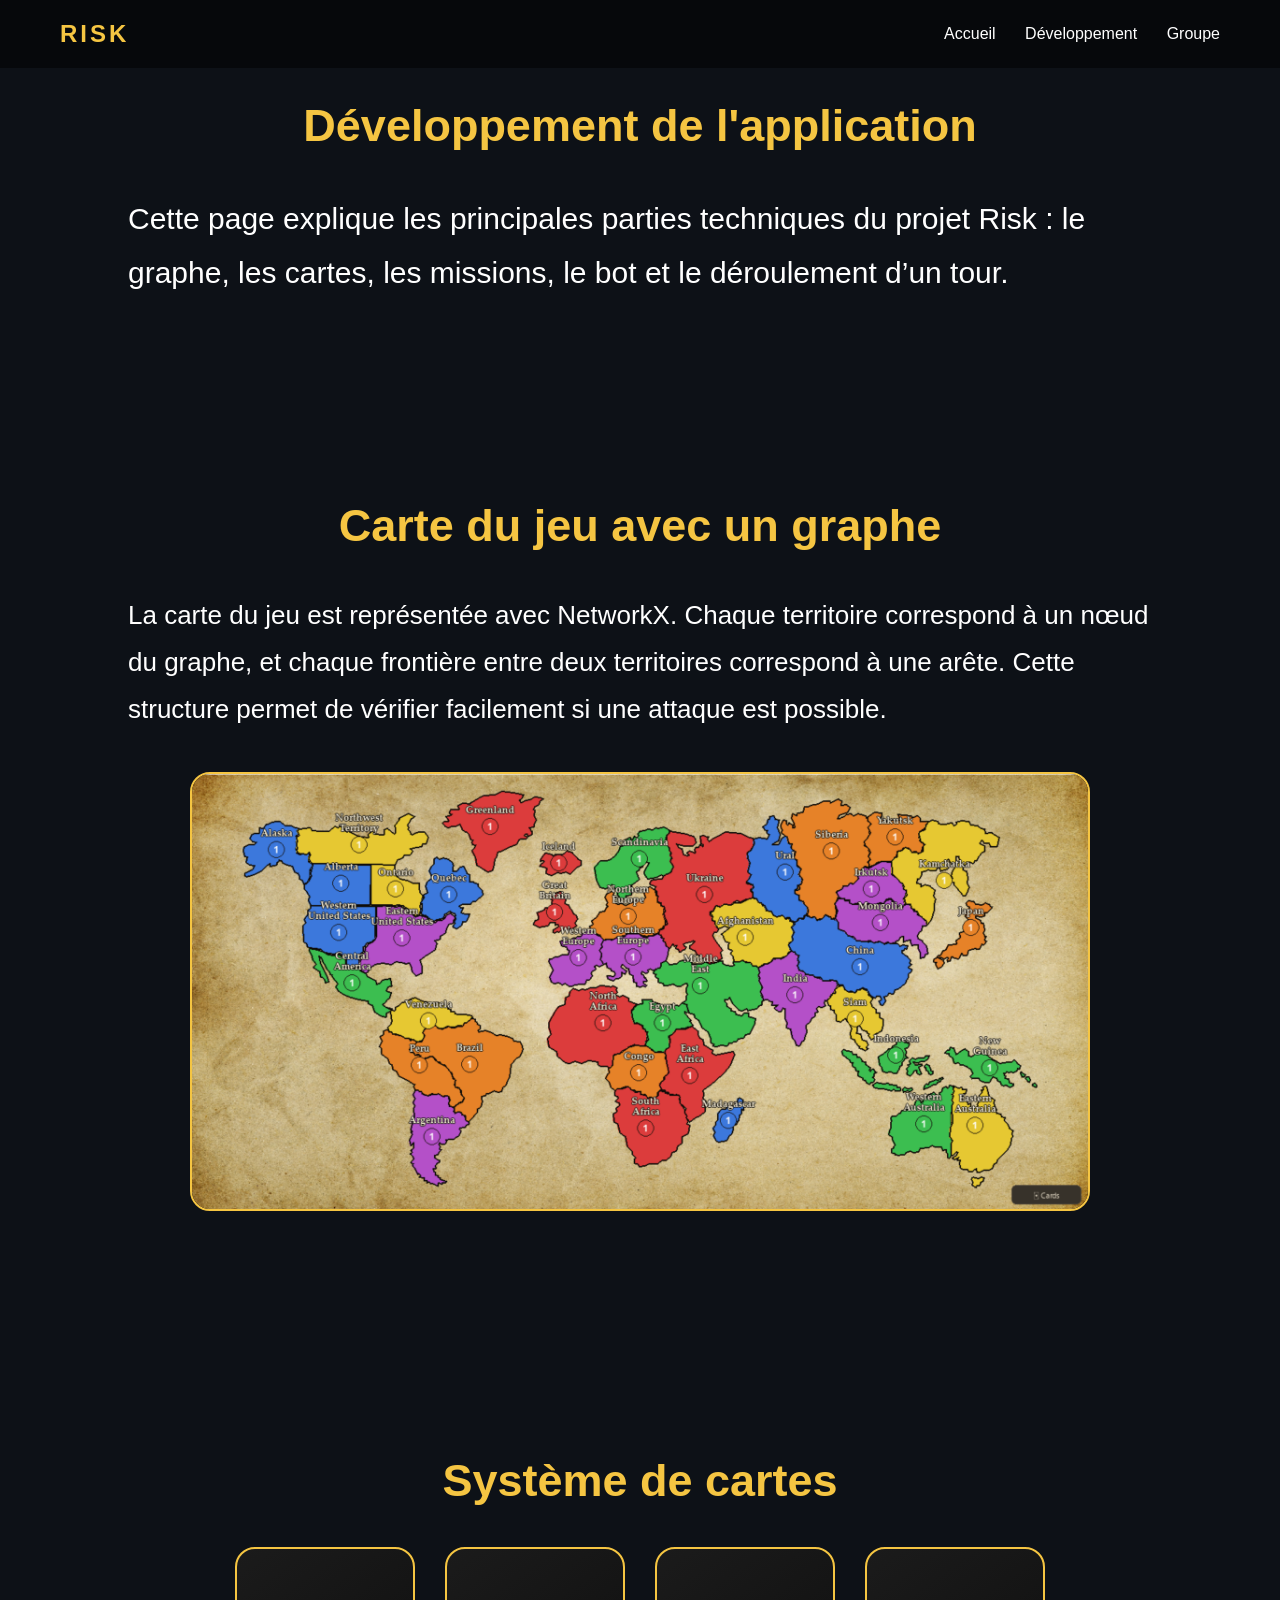
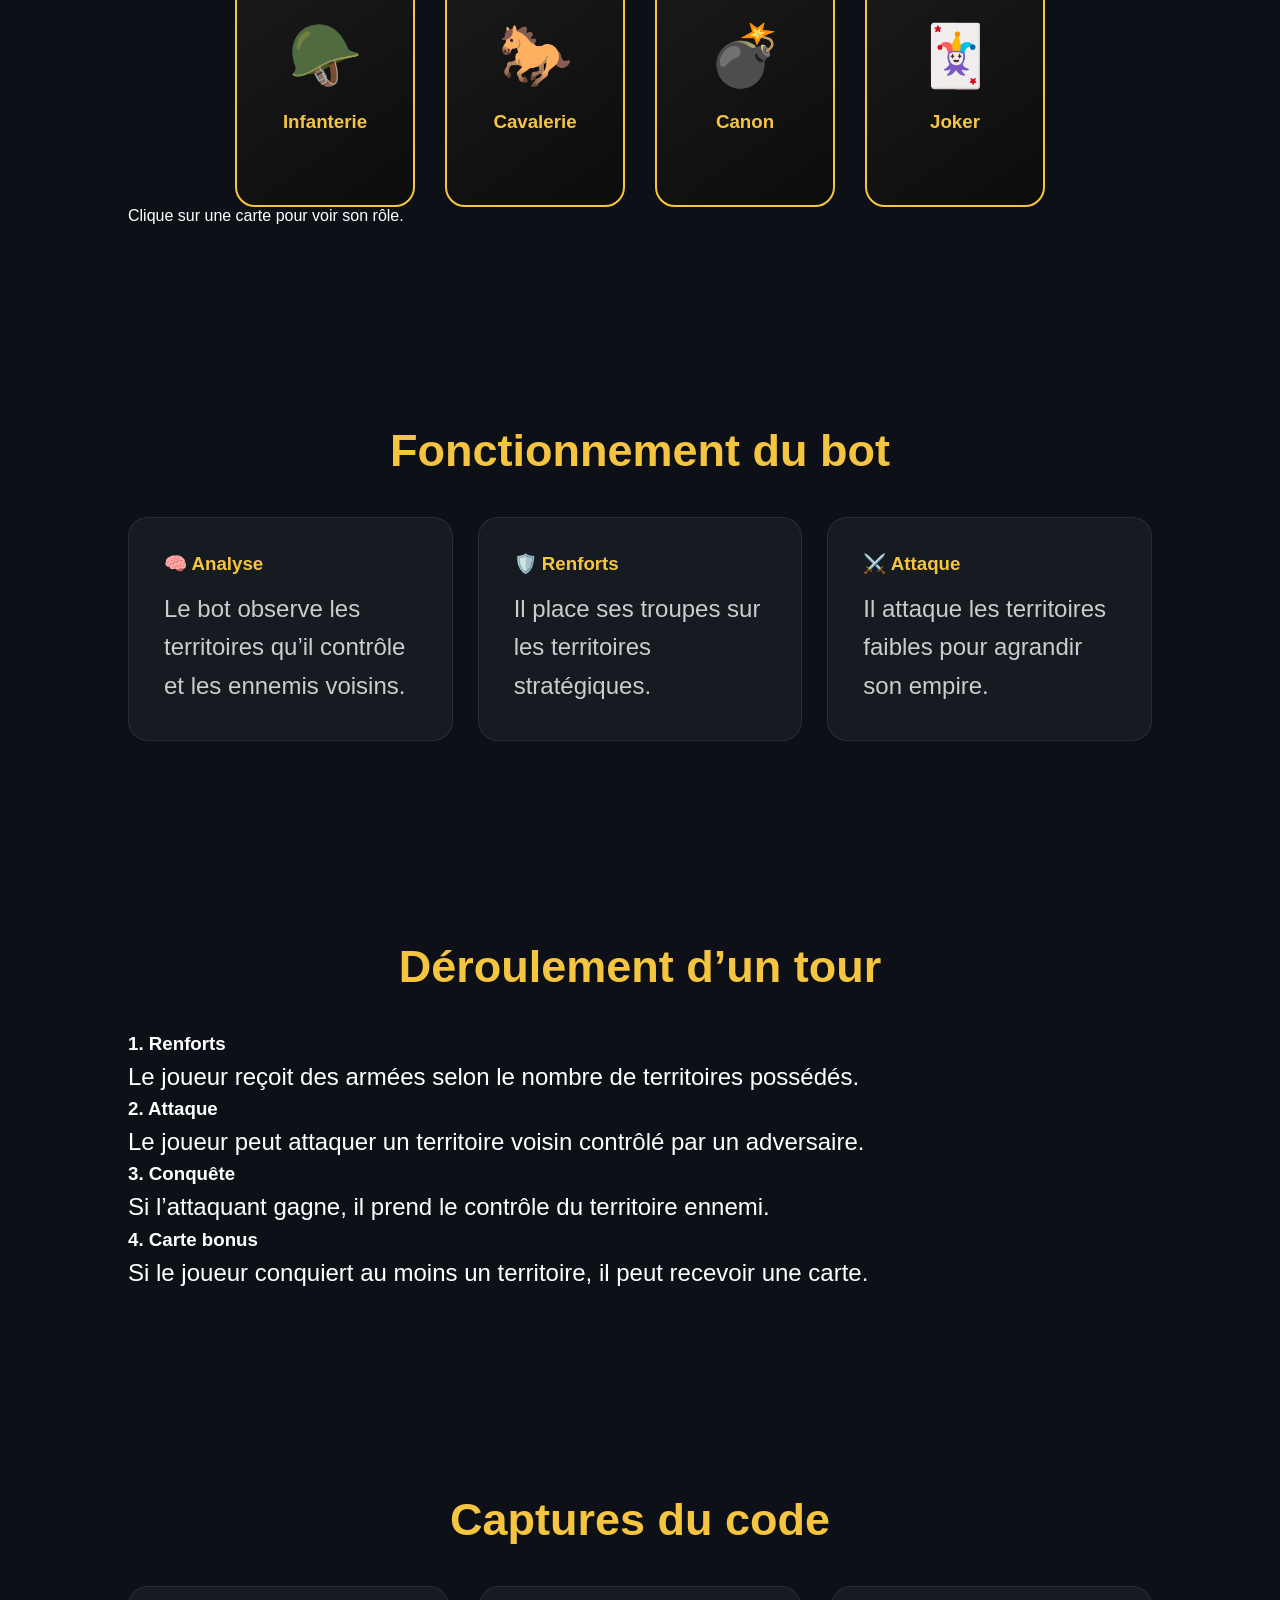
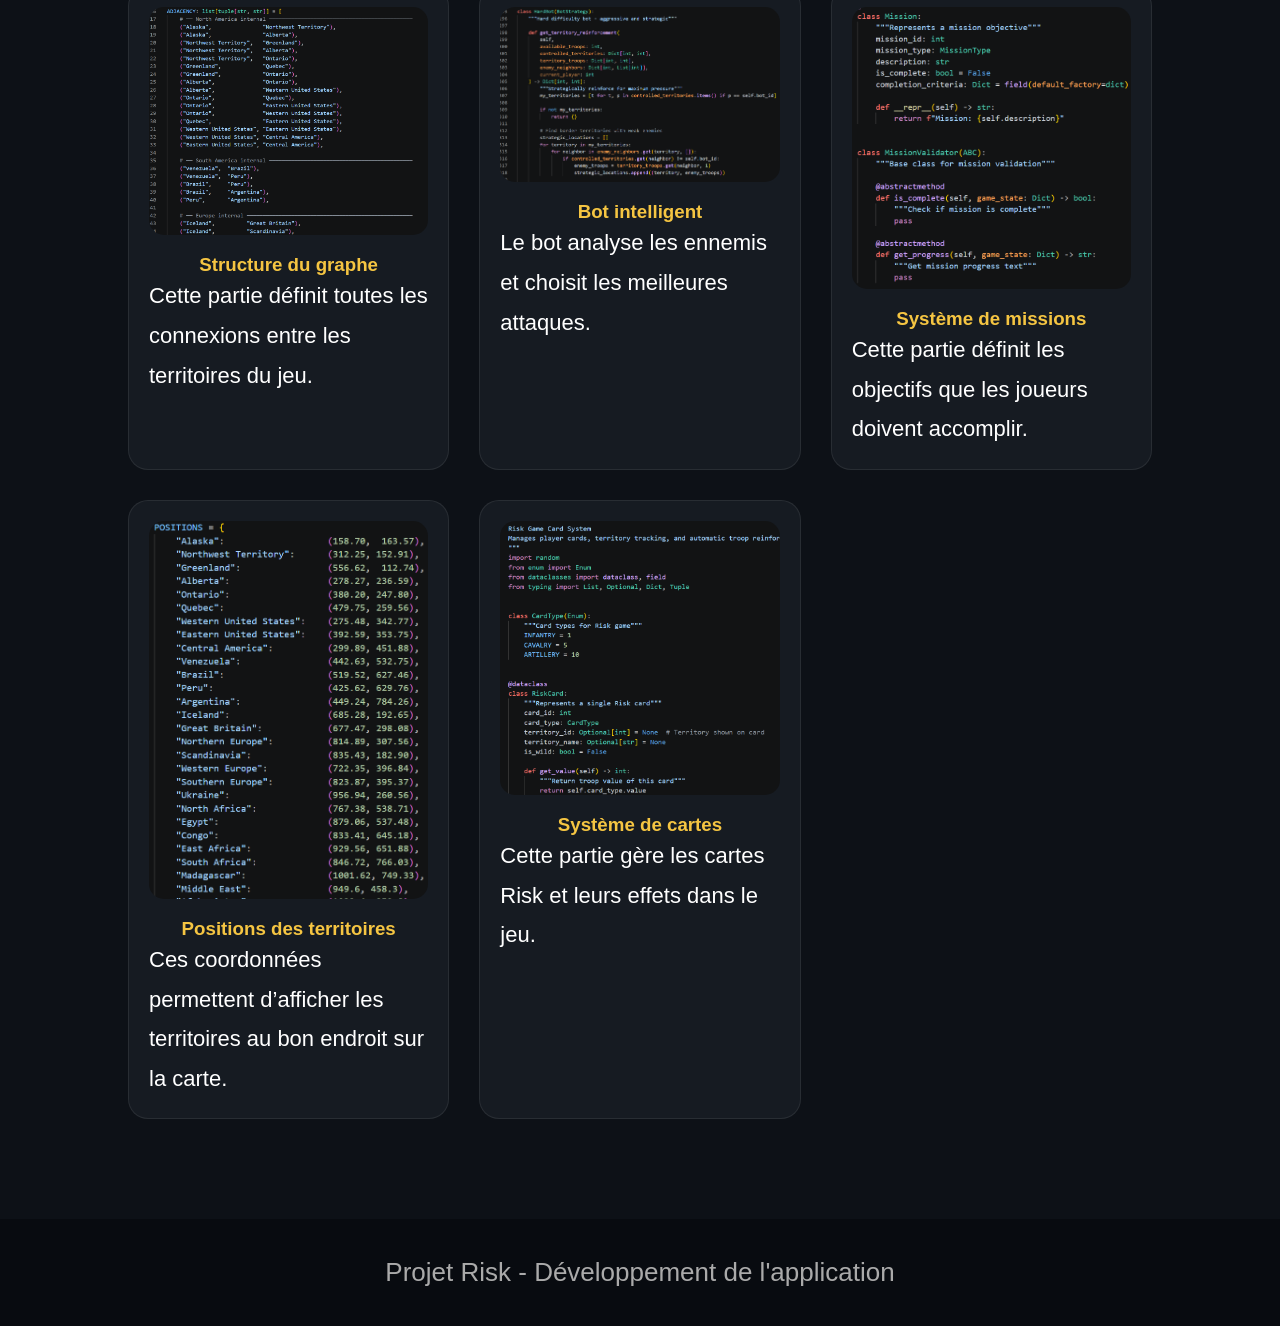
==== developpement.html @ c63d29d1 "Add files via upload" ====
<!DOCTYPE html>
<html lang="fr">
<head>
    <meta charset="UTF-8">
    <title>Risk Project - Développement</title>
    <link rel="stylesheet" href="style.css">
</head>
<body>

<nav>
    <h1>RISK</h1>
    <div class="links">
        <a href="index.html">Accueil</a>
        <a href="developpement.html">Développement</a>
        <a href="groupe.html">Groupe</a>
    </div>
</nav>

<section class="page-title">
    <h2>Développement de l'application</h2>
    <p>
        Cette page explique les principales parties techniques du projet Risk :
        le graphe, les cartes, les missions, le bot et le déroulement d’un tour.
    </p>
</section>

<section>
    <h2>Carte du jeu avec un graphe</h2>
    <p class="big-text">
        La carte du jeu est représentée avec NetworkX. Chaque territoire correspond
        à un nœud du graphe, et chaque frontière entre deux territoires correspond
        à une arête. Cette structure permet de vérifier facilement si une attaque est possible.
    </p>

    <div class="image-box">
        <img src="risk_map.png.png " alt="Positions des territoires">
    </div>
</section>

<section>
    <h2>Système de cartes</h2>

    <div class="cards-container">
        <div class="risk-card" onclick="showCard('infanterie')">
            <span>🪖</span>
            <h3>Infanterie</h3>
        </div>

        <div class="risk-card" onclick="showCard('cavalerie')">
            <span>🐎</span>
            <h3>Cavalerie</h3>
        </div>

        <div class="risk-card" onclick="showCard('canon')">
            <span>💣</span>
            <h3>Canon</h3>
        </div>

        <div class="risk-card" onclick="showCard('joker')">
            <span>🃏</span>
            <h3>Joker</h3>
        </div>
    </div>

    <div id="card-info" class="info-box">
        Clique sur une carte pour voir son rôle.
    </div>

</section>

<section>
    <h2>Fonctionnement du bot</h2>

    <div class="container">
        <div class="card">
            <h3>🧠 Analyse</h3>
            <p>Le bot observe les territoires qu’il contrôle et les ennemis voisins.</p>
        </div>

        <div class="card">
            <h3>🛡️ Renforts</h3>
            <p>Il place ses troupes sur les territoires stratégiques.</p>
        </div>

        <div class="card">
            <h3>⚔️ Attaque</h3>
            <p>Il attaque les territoires faibles pour agrandir son empire.</p>
        </div>
    </div>
</section>

<section>
    <h2>Déroulement d’un tour</h2>

    <div class="timeline">
        <div>
            <h3>1. Renforts</h3>
            <p>Le joueur reçoit des armées selon le nombre de territoires possédés.</p>
        </div>

        <div>
            <h3>2. Attaque</h3>
            <p>Le joueur peut attaquer un territoire voisin contrôlé par un adversaire.</p>
        </div>

        <div>
            <h3>3. Conquête</h3>
            <p>Si l’attaquant gagne, il prend le contrôle du territoire ennemi.</p>
        </div>

        <div>
            <h3>4. Carte bonus</h3>
            <p>Si le joueur conquiert au moins un territoire, il peut recevoir une carte.</p>
        </div>
    </div>
</section>

<section>
    <h2>Captures du code</h2>

    <div class="code-gallery">
        <div class="code-box">
    <img src="adjacency.png.png" alt="Structure du graphe">

    <h3>Structure du graphe</h3>

    <p>
        Cette partie définit toutes les connexions entre les territoires du jeu.
    </p>
</div>

<div class="code-box">
    <img src="hardbot.png.png" alt="Bot intelligent">

    <h3>Bot intelligent</h3>

    <p>
        Le bot analyse les ennemis et choisit les meilleures attaques.
    </p>
</div>
        <div class="code-box">
            <img src="mission.png.png" alt="Code missions">
            <h3>Système de missions</h3>
            <p>Cette partie définit les objectifs que les joueurs doivent accomplir.</p>
        </div>

        <div class="code-box">
            <img src="positions.png.png" alt="Code positions">
            <h3>Positions des territoires</h3>
            <p>Ces coordonnées permettent d’afficher les territoires au bon endroit sur la carte.</p>
        </div>

        <div class="code-box">
            <img src="cardsystem.png.png" alt="Code cartes">
            <h3>Système de cartes</h3>
            <p>Cette partie gère les cartes Risk et leurs effets dans le jeu.</p>
        </div>
    </div>
</section>

<footer>
    <p>Projet Risk - Développement de l'application</p>
</footer>

<script src="script.js"></script>
</body>
</html>
---- style.css ----
*{
    margin:0;
    padding:0;
    box-sizing:border-box;
    font-family:Arial, Helvetica, sans-serif;
}

body{
    background:#0d1117;
    color:white;
}

/* NAVBAR */

nav{
    position:fixed;
    width:100%;
    top:0;
    display:flex;
    justify-content:space-between;
    align-items:center;
    padding:20px 60px;
    background:rgba(0,0,0,0.5);
    backdrop-filter:blur(10px);
    z-index:100;
}

nav h1{
    color:#f5c542;
    letter-spacing:3px;
}

.links a{
    color:white;
    text-decoration:none;
    margin-left:25px;
    transition:0.3s;
}

.links a:hover{
    color:#f5c542;
}

/* HEADER */

header{
    height:100vh;
    background:url("risk_map.png");
    background-size:cover;
    background-position:center;
    display:flex;
    justify-content:center;
    align-items:center;
    position:relative;
}

.overlay{
    position:absolute;
    width:100%;
    height:100%;
    background:rgba(0,0,0,0.65);
}

.hero{
    position:relative;
    text-align:center;
    z-index:2;
}

.hero h2{
    font-size:80px;
    color:#f5c542;
    margin-bottom:20px;
}

.hero p{
    max-width:700px;
    font-size:22px;
    color:#ddd;
    line-height:1.6;
    margin-bottom:30px;
}

.hero a{
    padding:15px 35px;
    background:#f5c542;
    color:black;
    text-decoration:none;
    border-radius:30px;
    font-weight:bold;
    transition:0.3s;
}

.hero a:hover{
    transform:scale(1.05);
    box-shadow:0 0 20px rgba(245,197,66,0.5);
}

/* SECTIONS */

section{
    padding:100px 10%;
}

section h2{
    text-align:center;
    color:#f5c542;
    margin-bottom:40px;
    font-size:45px;
}

/* FEATURES */

.container{
    display:grid;
    grid-template-columns:repeat(auto-fit,minmax(230px,1fr));
    gap:25px;
}

.card{
    background:#161b22;
    padding:35px;
    border-radius:20px;
    border:1px solid rgba(255,255,255,0.08);
    transition:0.3s;
}

.card:hover{
    transform:translateY(-10px);
    border-color:#f5c542;
}

.card h3{
    margin-bottom:15px;
    color:#f5c542;
}

.card p{
    color:#ccc;
    line-height:1.6;
}

/* CARTES */

.cards-container{
    display:flex;
    justify-content:center;
    flex-wrap:wrap;
    gap:30px;
}

.risk-card{
    width:180px;
    height:260px;
    background:linear-gradient(145deg,#1b1b1b,#0c0c0c);
    border:2px solid #f5c542;
    border-radius:20px;
    display:flex;
    flex-direction:column;
    justify-content:center;
    align-items:center;
    transition:0.3s;
}

.risk-card:hover{
    transform:scale(1.06) rotate(-2deg);
}

.risk-card span{
    font-size:60px;
    margin-bottom:20px;
}

.risk-card h3{
    color:#f5c542;
}

/* FOOTER */

footer{
    text-align:center;
    padding:30px;
    background:#080b10;
    color:#aaa;
}

/* RESPONSIVE */

@media(max-width:800px){

    nav{
        padding:15px 20px;
    }

    .links{
        display:none;
    }

    .hero h2{
        font-size:50px;
    }

    .hero p{
        font-size:18px;
    }

}
/* CODE GALLERY */

.code-gallery{
    display:grid;
    grid-template-columns:repeat(auto-fit,minmax(320px,1fr));
    gap:30px;
}

.code-box{
    background:#161b22;
    padding:20px;
    border-radius:20px;
    border:1px solid rgba(255,255,255,0.08);
    transition:0.3s;
}

.code-box:hover{
    transform:translateY(-10px);
    border-color:#f5c542;
}

.code-box img{
    width:100%;
    border-radius:15px;
    margin-bottom:15px;
}

.code-box h3{
    color:#f5c542;
    text-align:center;
}
.card-description{
    opacity:0;
    max-height:0;
    overflow:hidden;
    transition:0.4s;
    color:#ccc;
    margin-top:15px;
    line-height:1.5;
}

.risk-card:hover .card-description{
    opacity:1;
    max-height:200px;
}
/* BOT SECTION */

.bot-card{
    min-height:250px;
}

.bot-card h3{
    color:#f5c542;
    margin-bottom:20px;
    font-size:30px;
}

.bot-card p{
    color:#ccc;
    line-height:1.8;
    font-size:20px;
}
#bot{
    display:flex;
    flex-direction:column;
    align-items:center;
    text-align:center;
    padding:120px 10%;
}

#bot h2{
    font-size:60px;
    margin-bottom:50px;
    color:#f5c542;
}

#bot .about-box{
    max-width:1200px;
    padding:50px;
}

#bot .about-box h3{
    font-size:38px;
    margin-bottom:25px;
    color:white;
}

#bot .about-box p{
    font-size:24px;
    line-height:1.7;
    color:#ddd;
}
#presentation{
    display:flex;
    flex-direction:column;
    align-items:center;
    text-align:center;
    padding:120px 10%;
}

#presentation h2{
    font-size:60px;
    margin-bottom:50px;
    color:#f5c542;
}

#presentation p{
    max-width:1200px;
    font-size:24px;
    line-height:1.7;
    color:#ddd;
}
p{
    font-size:26px !important;
    line-height:1.8;
}

.page-title p{
    font-size:30px !important;
}

.card p{
    font-size:24px !important;
}

.timeline p{
    font-size:24px !important;
}

.code-box p{
    font-size:22px !important;
}
.image-box{
    max-width:900px;
    margin:40px auto;
}

.image-box img{
    width:100%;
    height:auto;
    border-radius:20px;
    border:2px solid #f5c542;
}
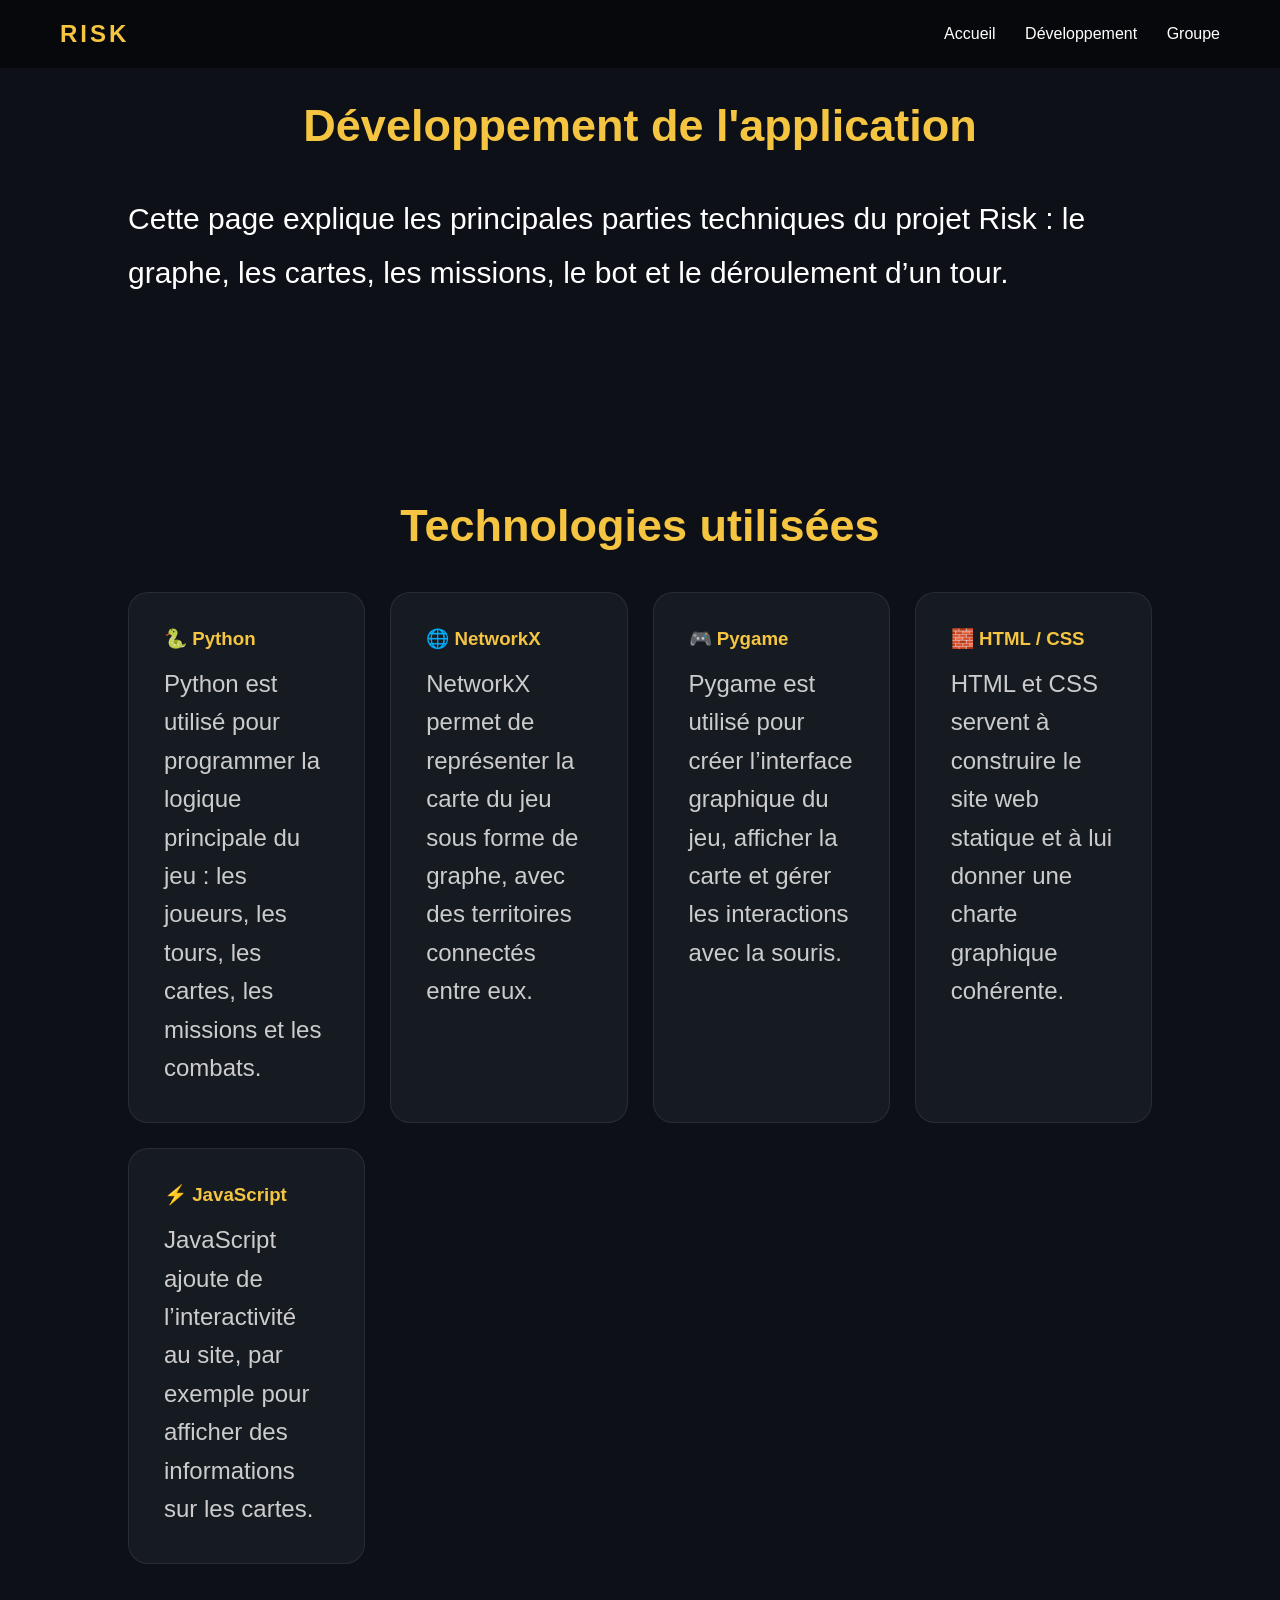
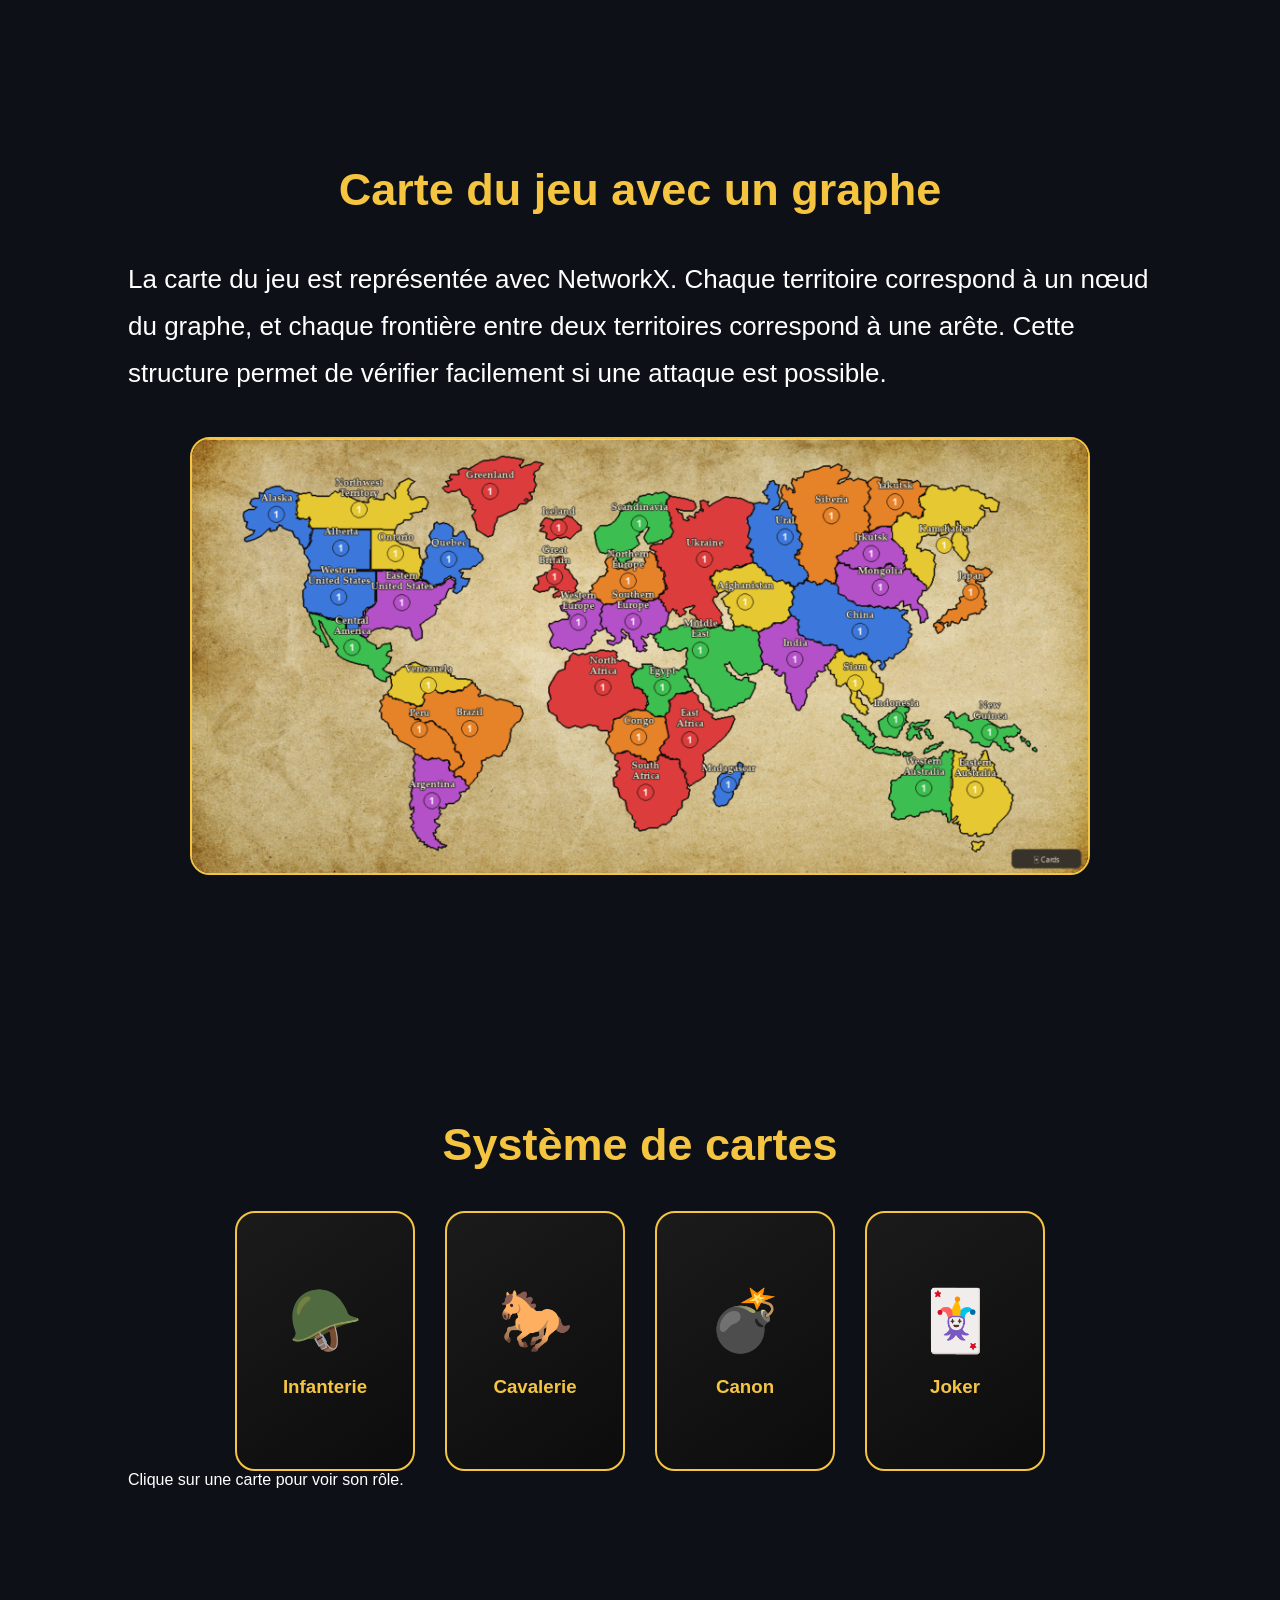
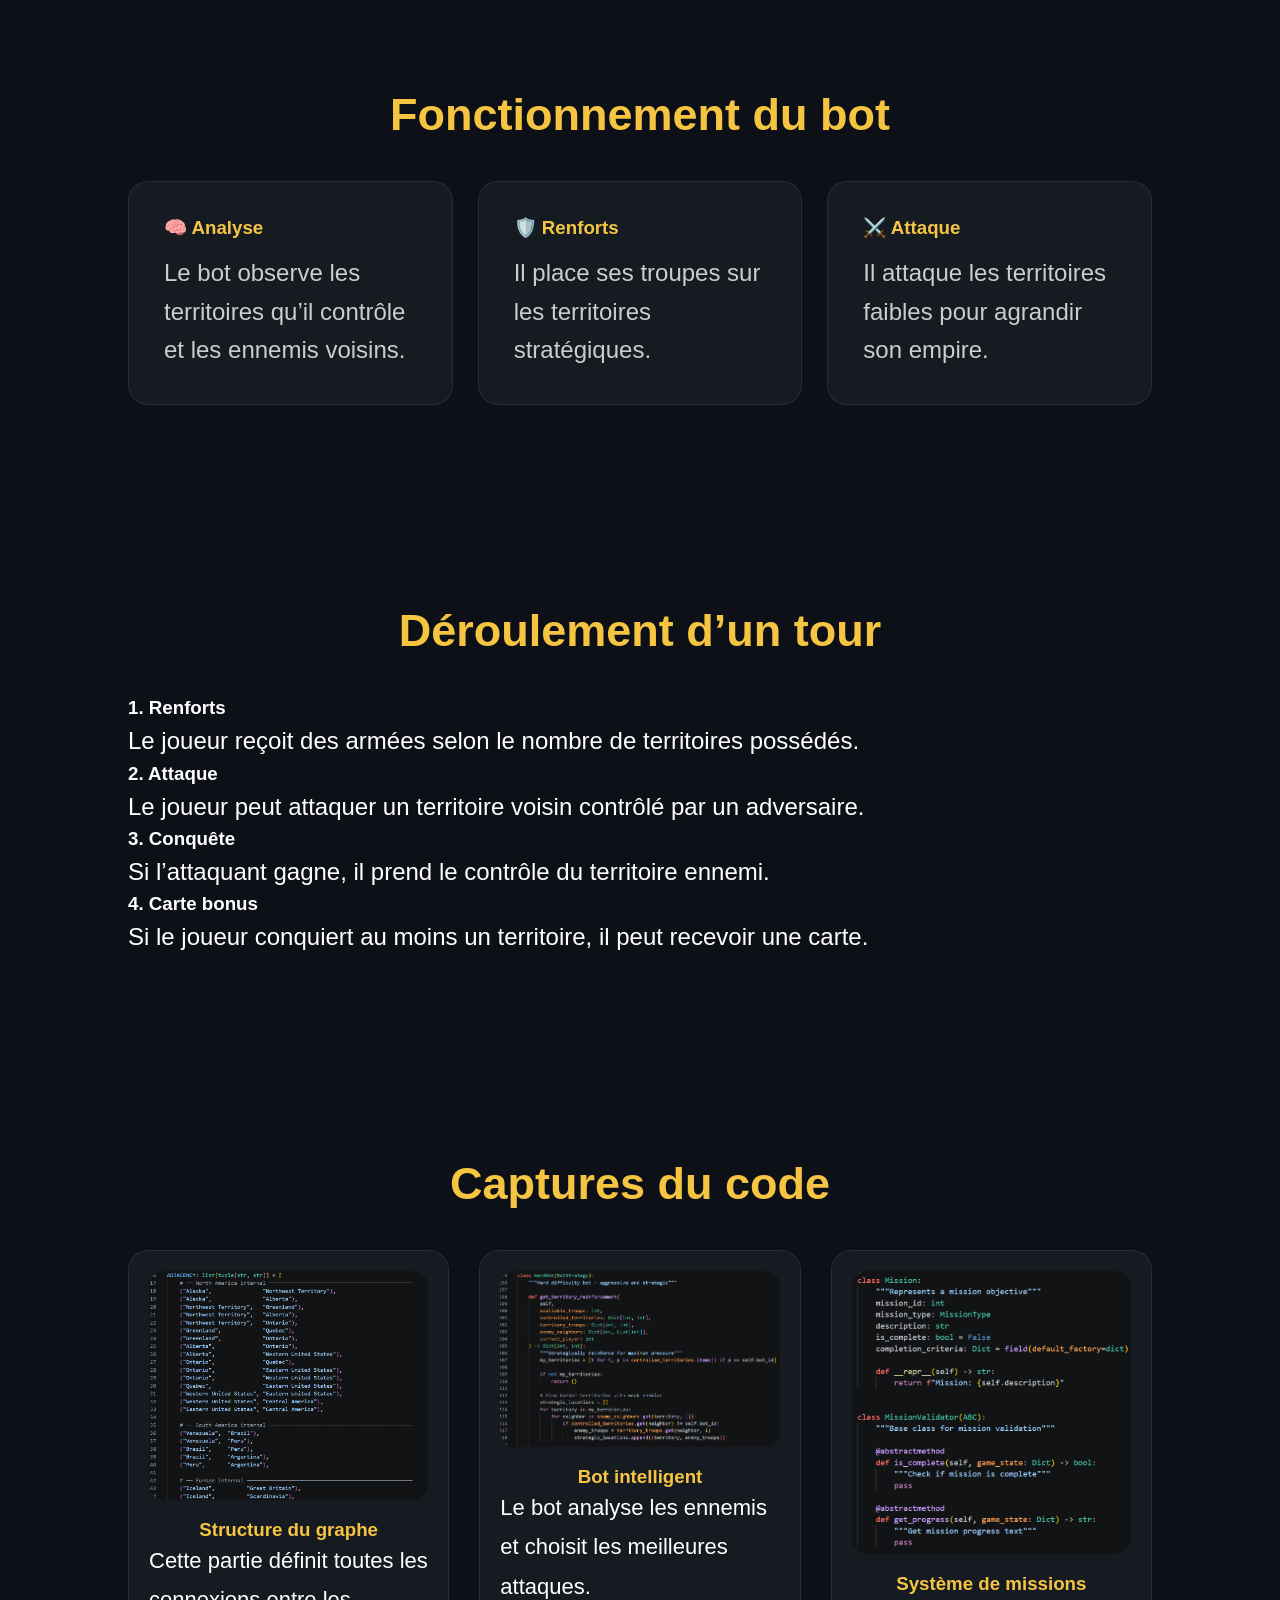
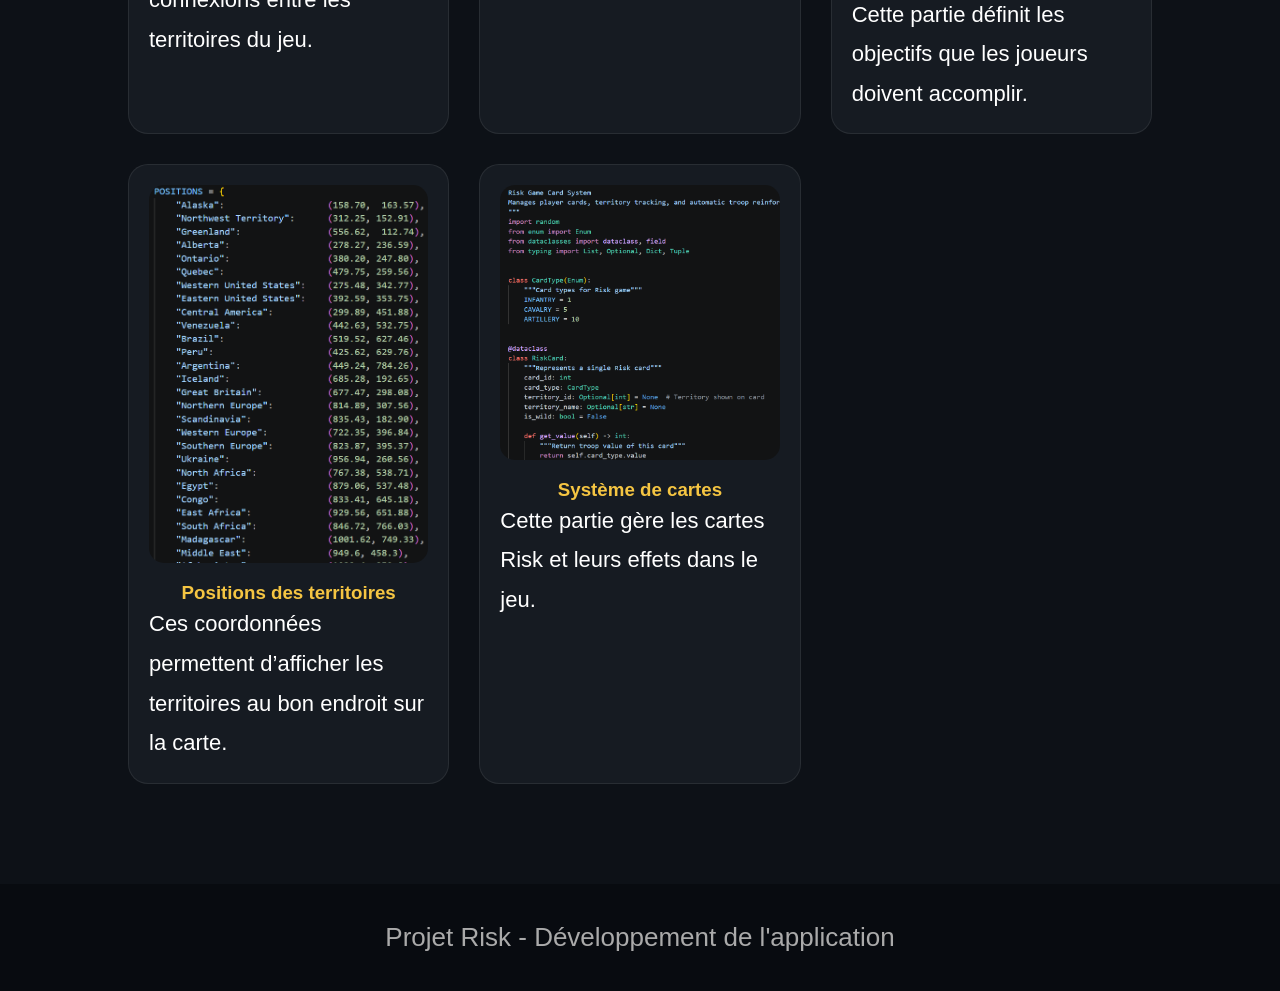
==== commit 65d6cdda: "Update developpement.html" ====
--- a/developpement.html
+++ b/developpement.html
@@ -23,6 +23,55 @@
         le graphe, les cartes, les missions, le bot et le déroulement d’un tour.
     </p>
 </section>
+    <section>
+
+    <h2>Technologies utilisées</h2>
+
+    <div class="container">
+
+        <div class="card">
+            <h3>🐍 Python</h3>
+            <p>
+                Python est utilisé pour programmer la logique principale du jeu :
+                les joueurs, les tours, les cartes, les missions et les combats.
+            </p>
+        </div>
+
+        <div class="card">
+            <h3>🌐 NetworkX</h3>
+            <p>
+                NetworkX permet de représenter la carte du jeu sous forme de graphe,
+                avec des territoires connectés entre eux.
+            </p>
+        </div>
+
+        <div class="card">
+            <h3>🎮 Pygame</h3>
+            <p>
+                Pygame est utilisé pour créer l’interface graphique du jeu,
+                afficher la carte et gérer les interactions avec la souris.
+            </p>
+        </div>
+
+        <div class="card">
+            <h3>🧱 HTML / CSS</h3>
+            <p>
+                HTML et CSS servent à construire le site web statique
+                et à lui donner une charte graphique cohérente.
+            </p>
+        </div>
+
+        <div class="card">
+            <h3>⚡ JavaScript</h3>
+            <p>
+                JavaScript ajoute de l’interactivité au site, par exemple
+                pour afficher des informations sur les cartes.
+            </p>
+        </div>
+
+    </div>
+
+</section>
 
 <section>
     <h2>Carte du jeu avec un graphe</h2>
@@ -164,4 +213,4 @@
 
 <script src="script.js"></script>
 </body>
-</html>+</html>
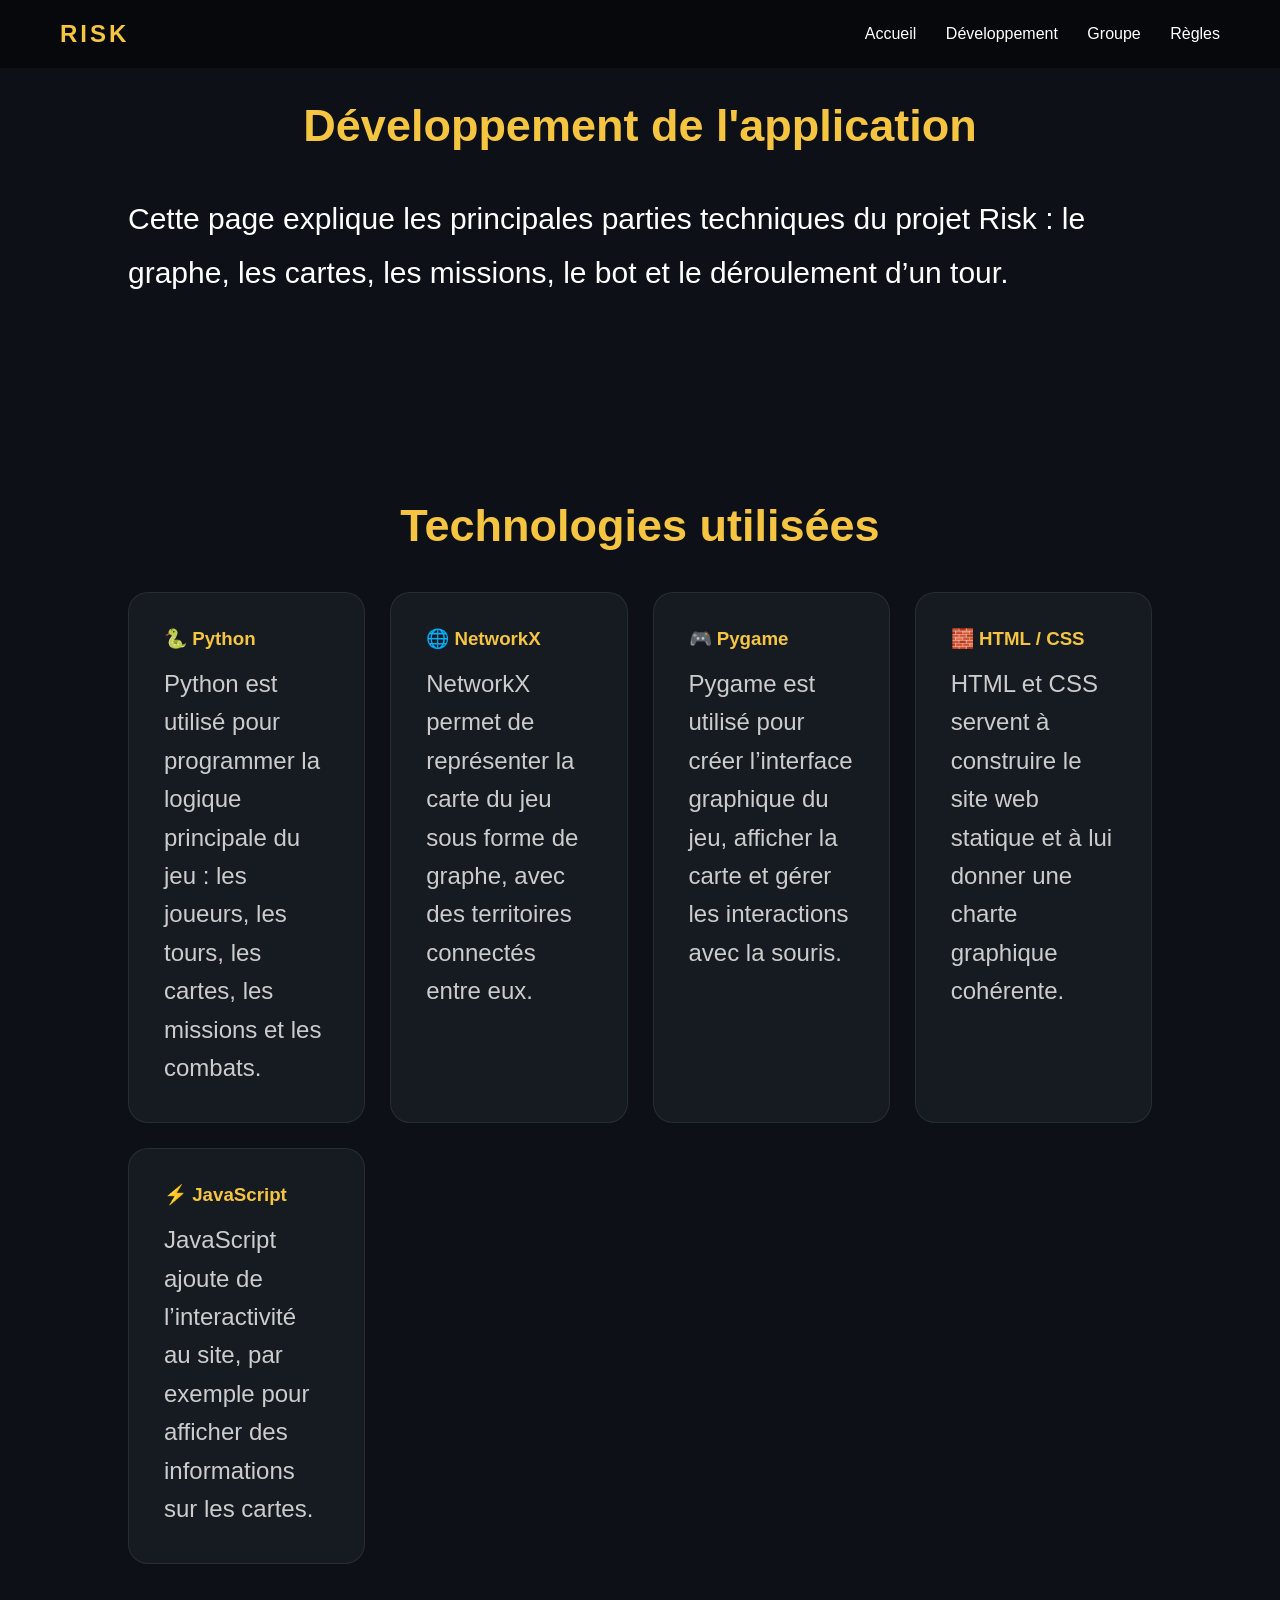
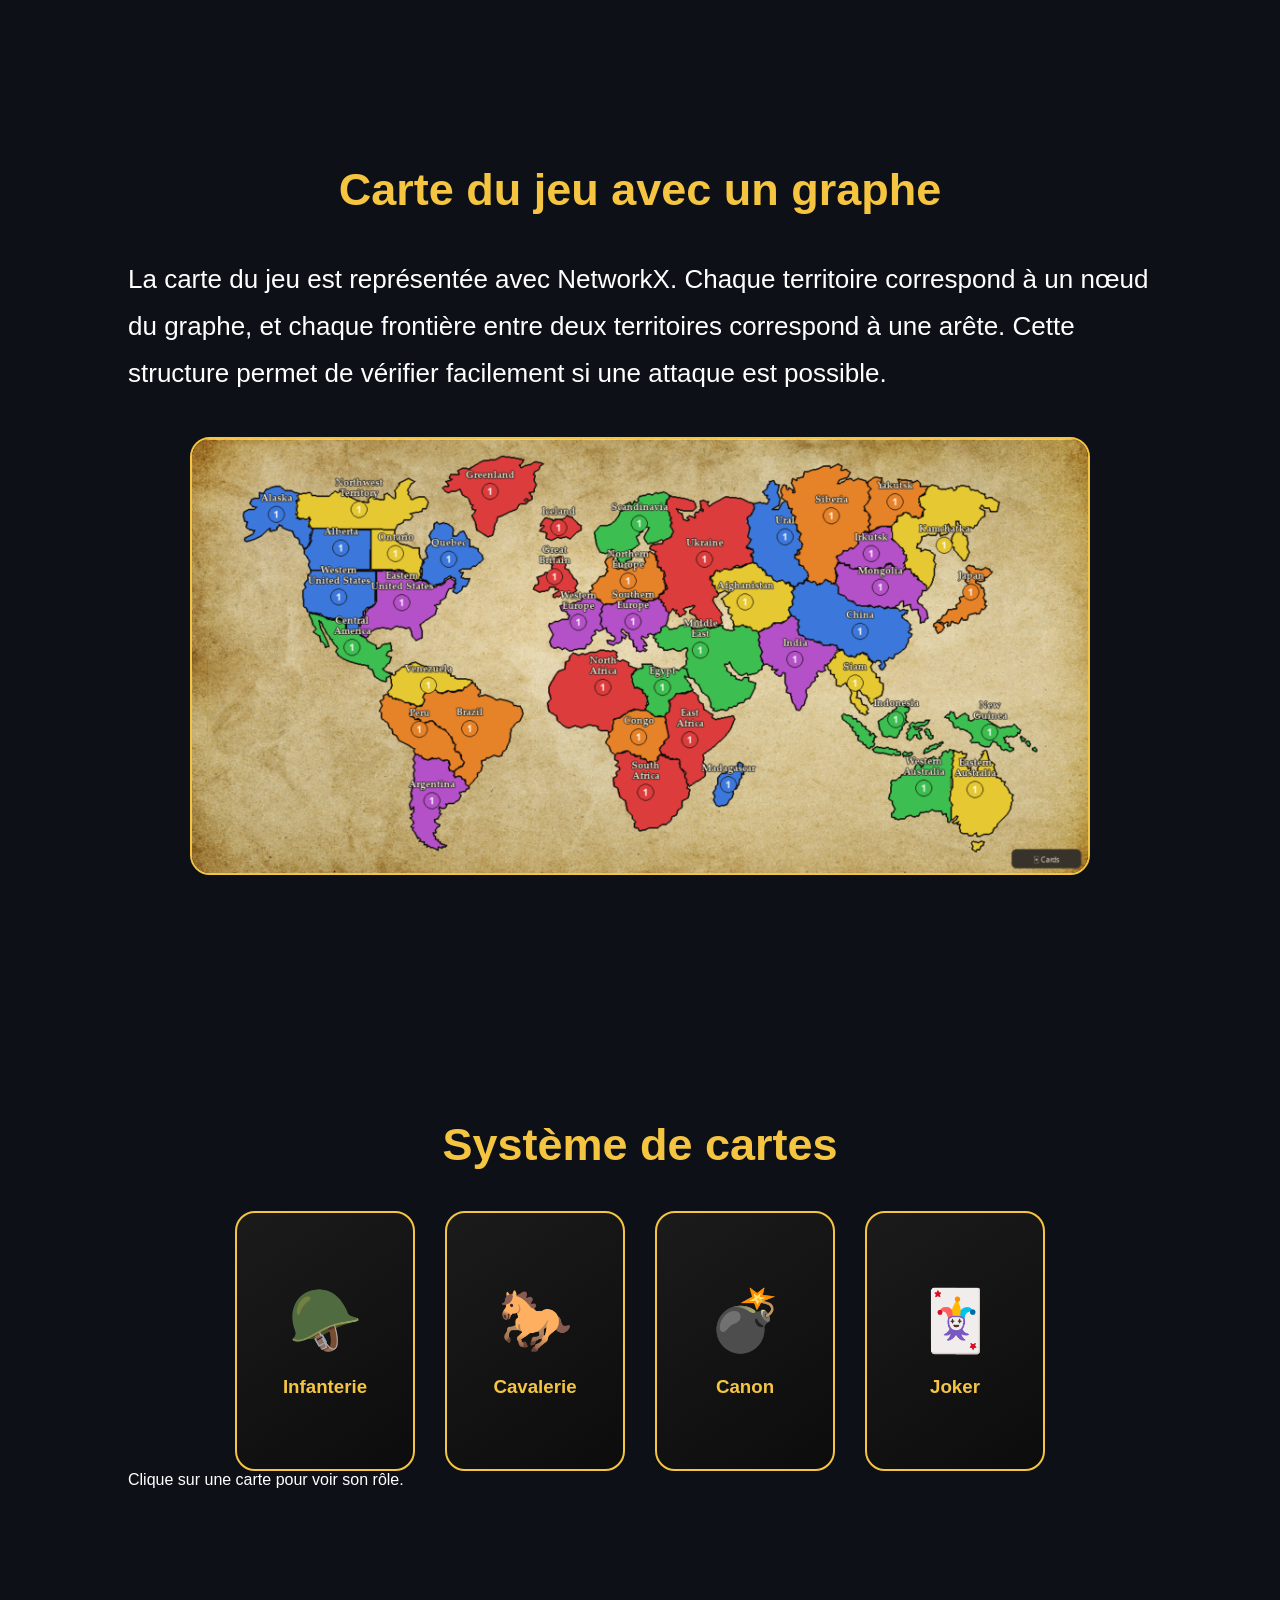
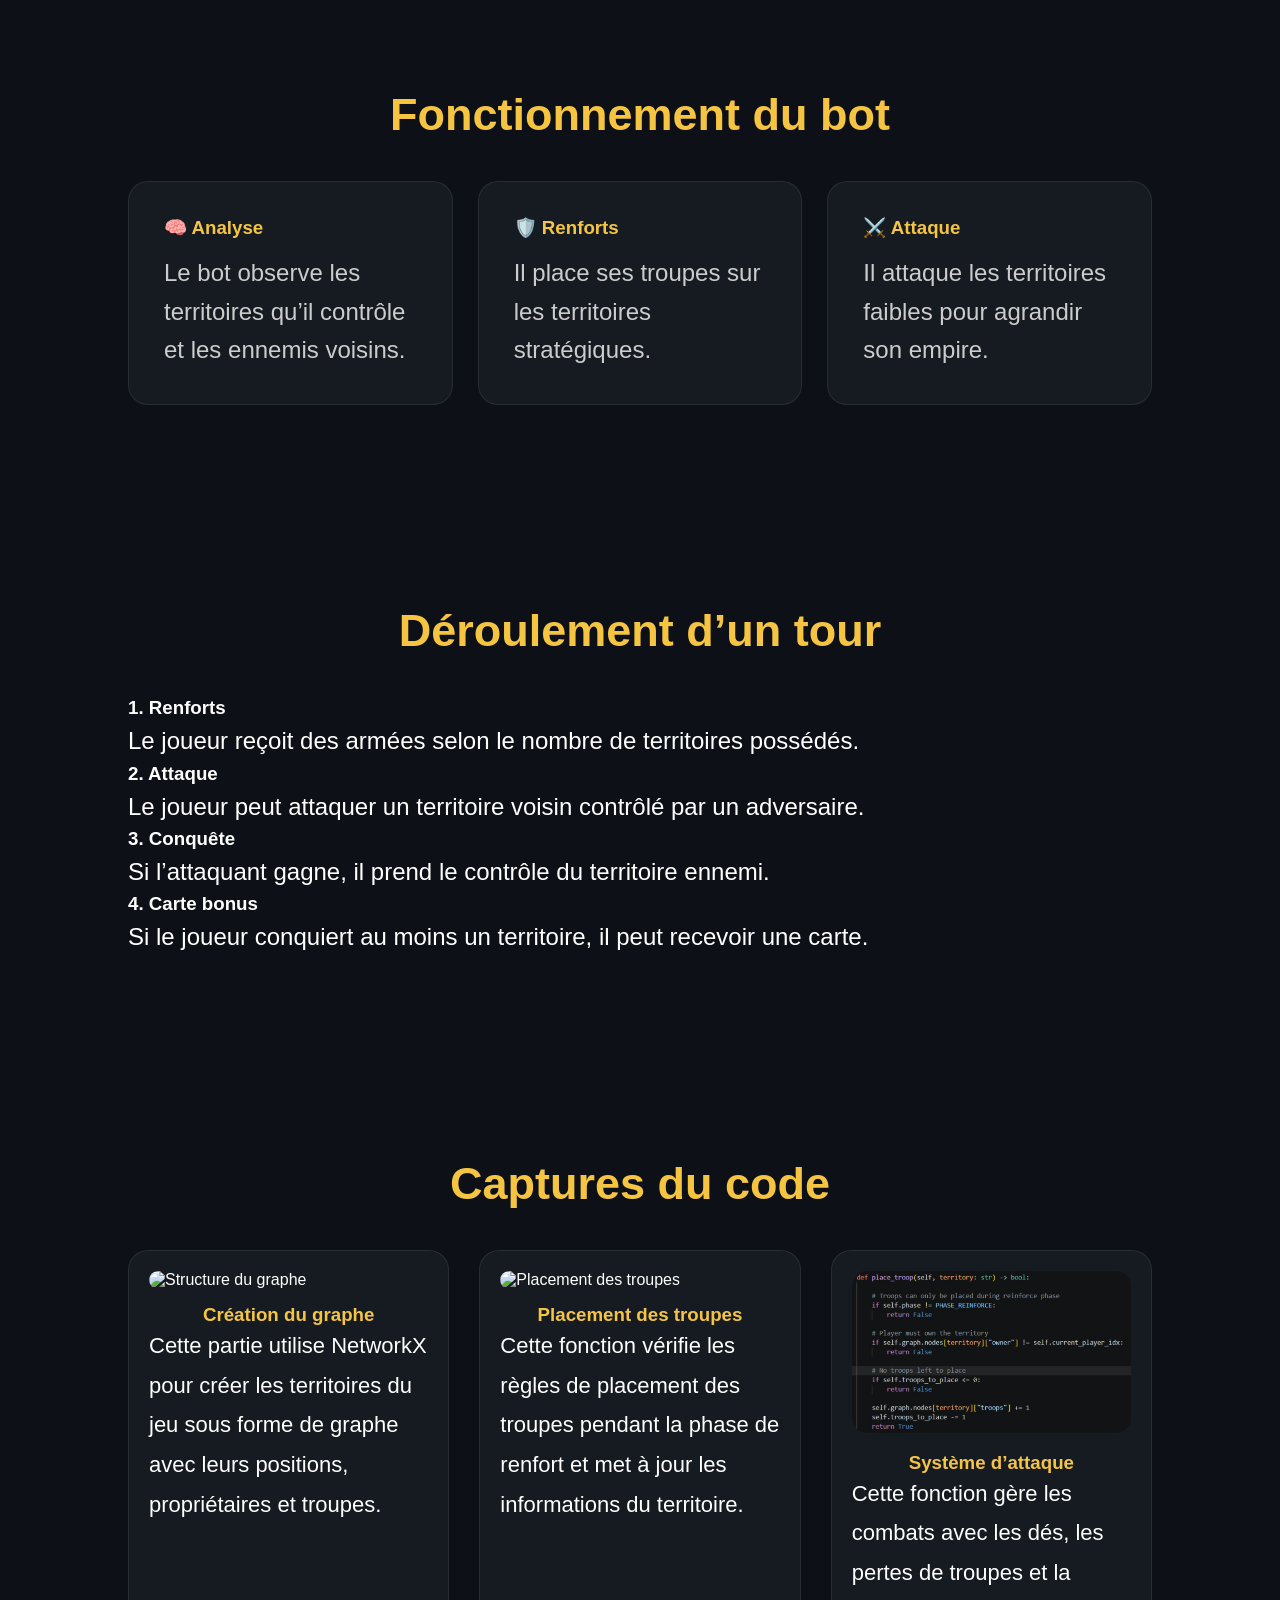
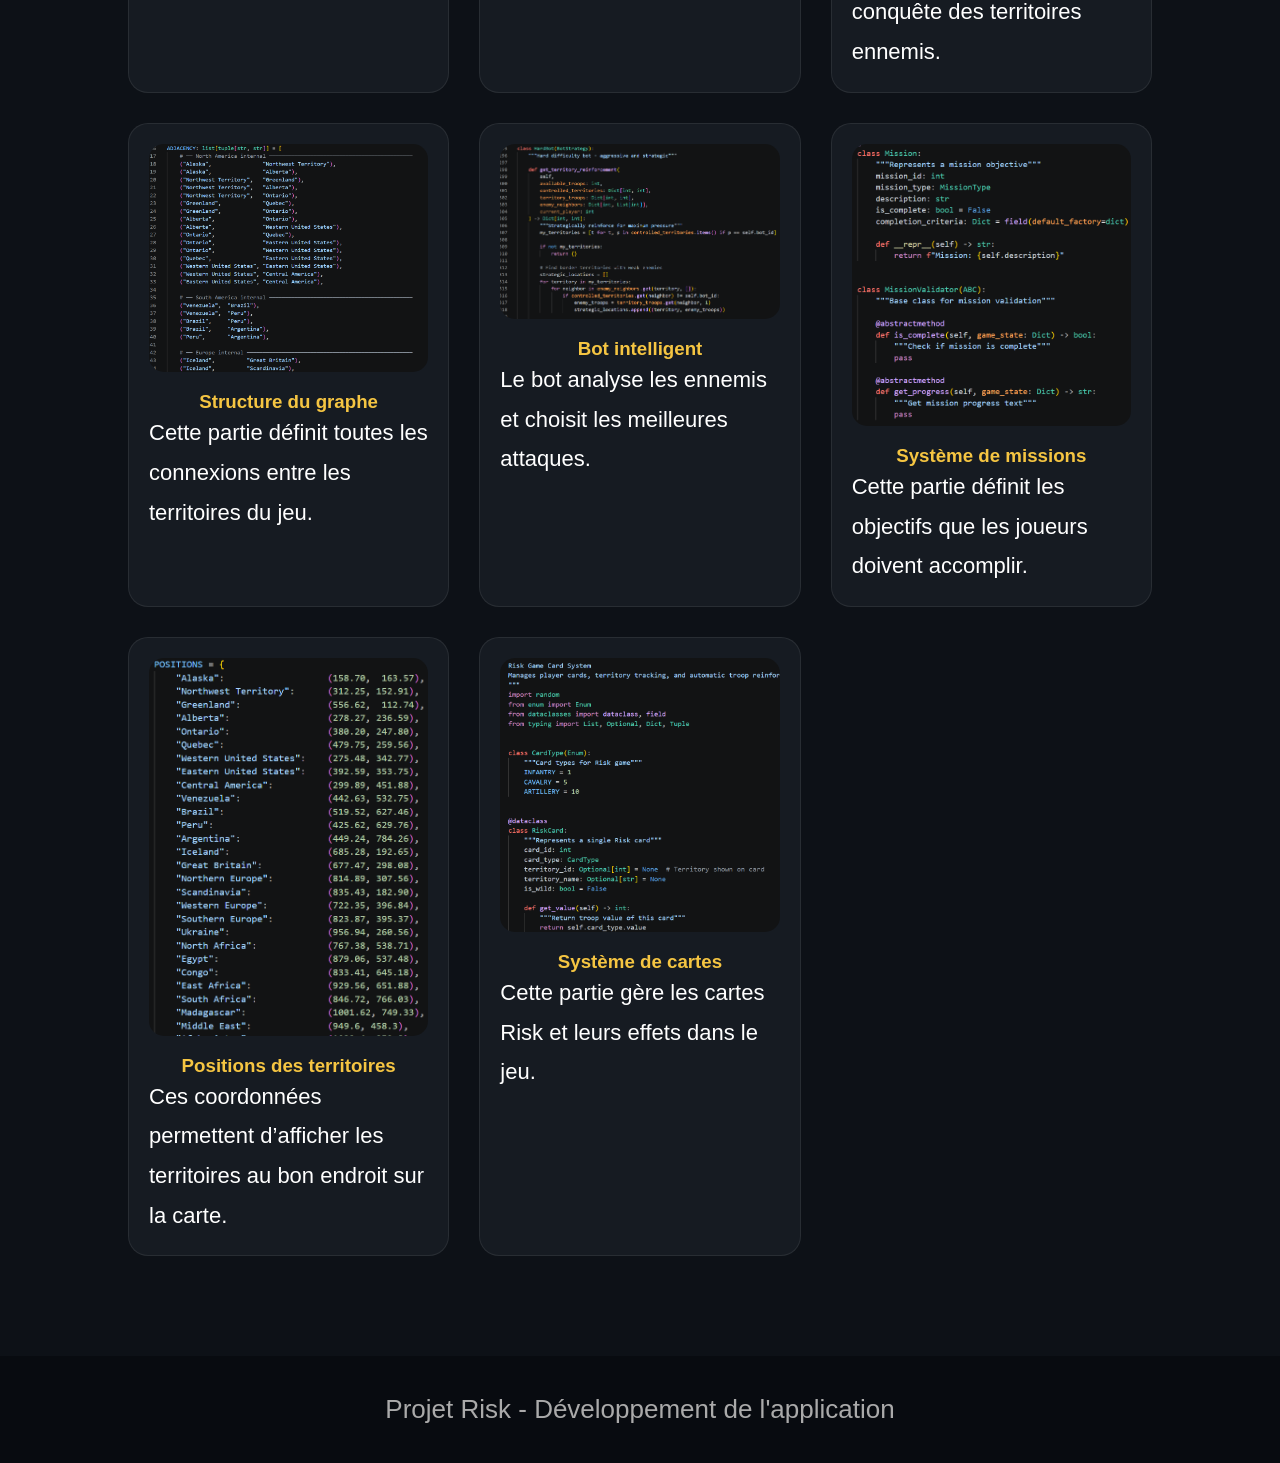
==== commit 7c83b7ea: "Add files via upload" ====
--- a/developpement.html
+++ b/developpement.html
@@ -13,6 +13,7 @@
         <a href="index.html">Accueil</a>
         <a href="developpement.html">Développement</a>
         <a href="groupe.html">Groupe</a>
+        <a href="regles.html">Règles</a>
     </div>
 </nav>
 
@@ -23,7 +24,7 @@
         le graphe, les cartes, les missions, le bot et le déroulement d’un tour.
     </p>
 </section>
-    <section>
+<section>
 
     <h2>Technologies utilisées</h2>
 
@@ -169,6 +170,32 @@
 
     <div class="code-gallery">
         <div class="code-box">
+    <img src="graphcode.png.png" alt="Structure du graphe">
+    <h3>Création du graphe</h3>
+    <p>
+        Cette partie utilise NetworkX pour créer les territoires du jeu
+        sous forme de graphe avec leurs positions, propriétaires et troupes.
+    </p>
+</div>
+
+<div class="code-box">
+    <img src="troopcode.png.png" alt="Placement des troupes">
+    <h3>Placement des troupes</h3>
+    <p>
+        Cette fonction vérifie les règles de placement des troupes pendant
+        la phase de renfort et met à jour les informations du territoire.
+    </p>
+</div>
+
+<div class="code-box">
+    <img src="attackcode.png.png" alt="Système d'attaque">
+    <h3>Système d’attaque</h3>
+    <p>
+        Cette fonction gère les combats avec les dés, les pertes de troupes
+        et la conquête des territoires ennemis.
+    </p>
+</div>
+        <div class="code-box">
     <img src="adjacency.png.png" alt="Structure du graphe">
 
     <h3>Structure du graphe</h3>
@@ -213,4 +240,4 @@
 
 <script src="script.js"></script>
 </body>
-</html>
+</html>
